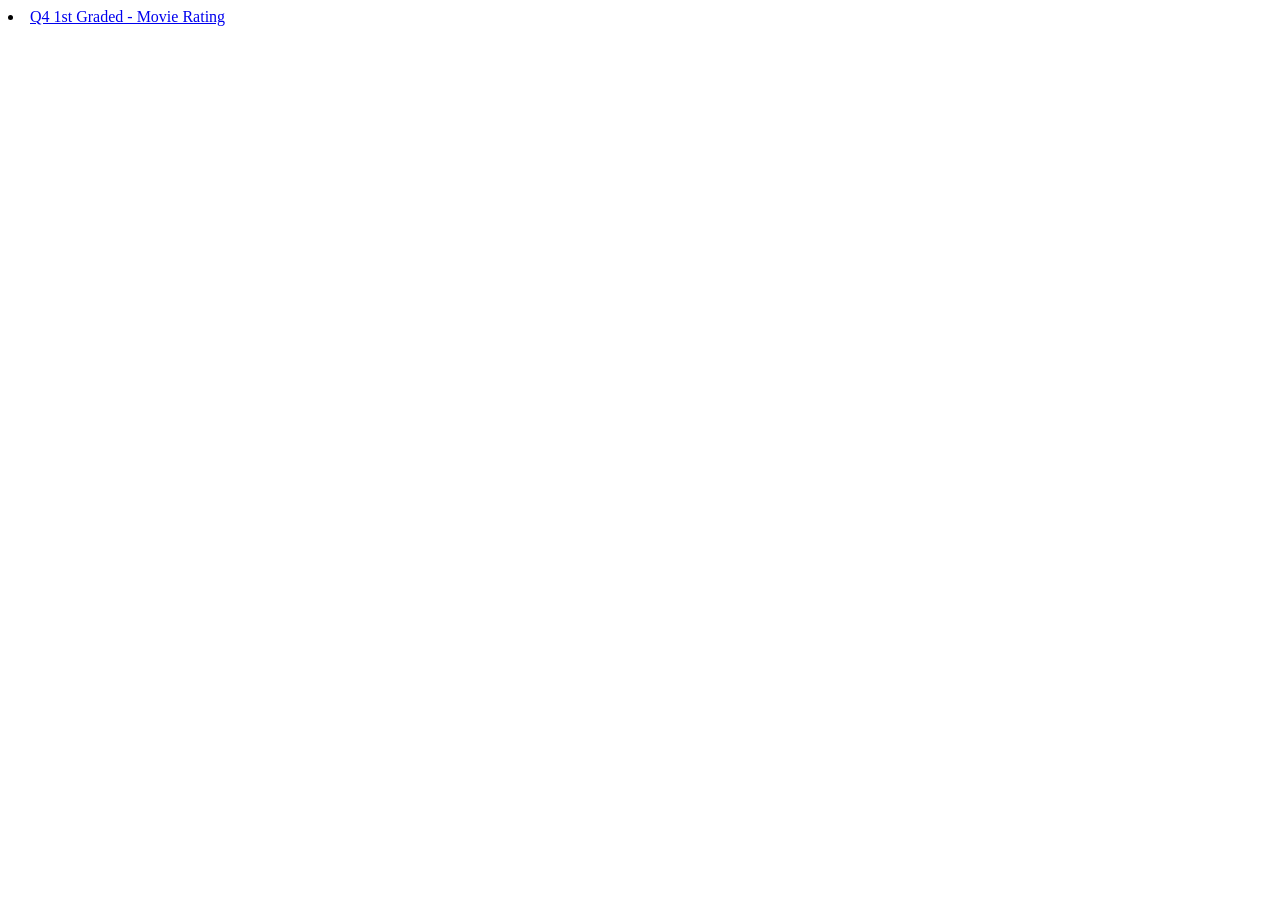
==== index.html @ f0f8678d "sige na pls wag nang mainis" ====
<!DOCTYPE html>
<html lang="en">
<head>
    <meta charset="UTF-8">
    <meta name="viewport" content="width=device-width, initial-scale=1.0">
    <title>Q4 Portfolio</title>
</head>
<body>
    <li><a href="/public/q41gNaCandelaria.html">Q4 1st Graded - Movie Rating</a></li>
</body>
</html>
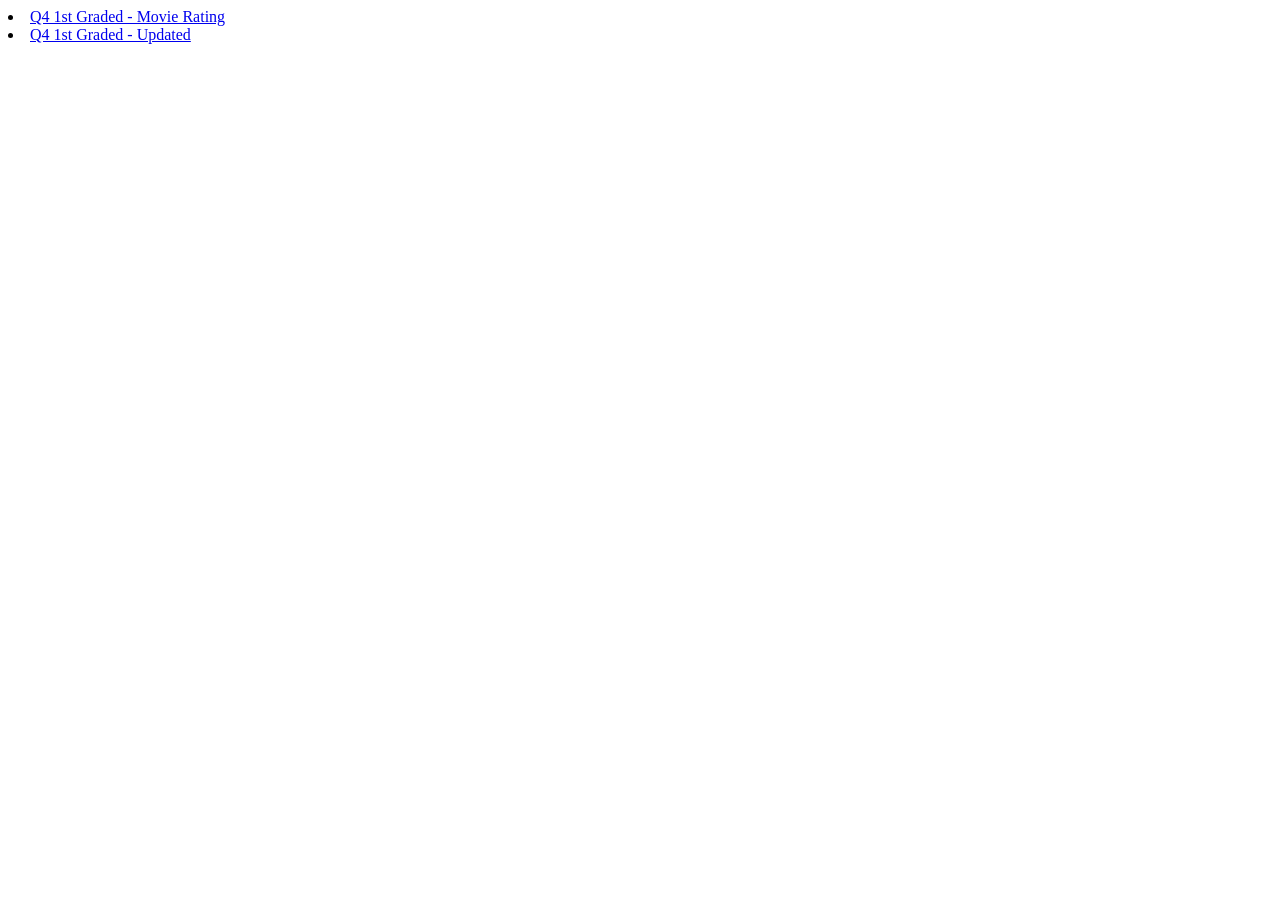
==== commit 2adcead6: "i love penguins" ====
--- a/index.html
+++ b/index.html
@@ -6,6 +6,8 @@
     <title>Q4 Portfolio</title>
 </head>
 <body>
-    <li><a href="/public/q41gNaCandelaria.html">Q4 1st Graded - Movie Rating</a></li>
+    <li><a href="public/q41gNaCandelaria.html">Q4 1st Graded - Movie Rating</a></li>
+    <li><a href="public/q41gNaCandelaria.html">Q4 1st Graded - Updated</a></li>
+
 </body>
 </html>
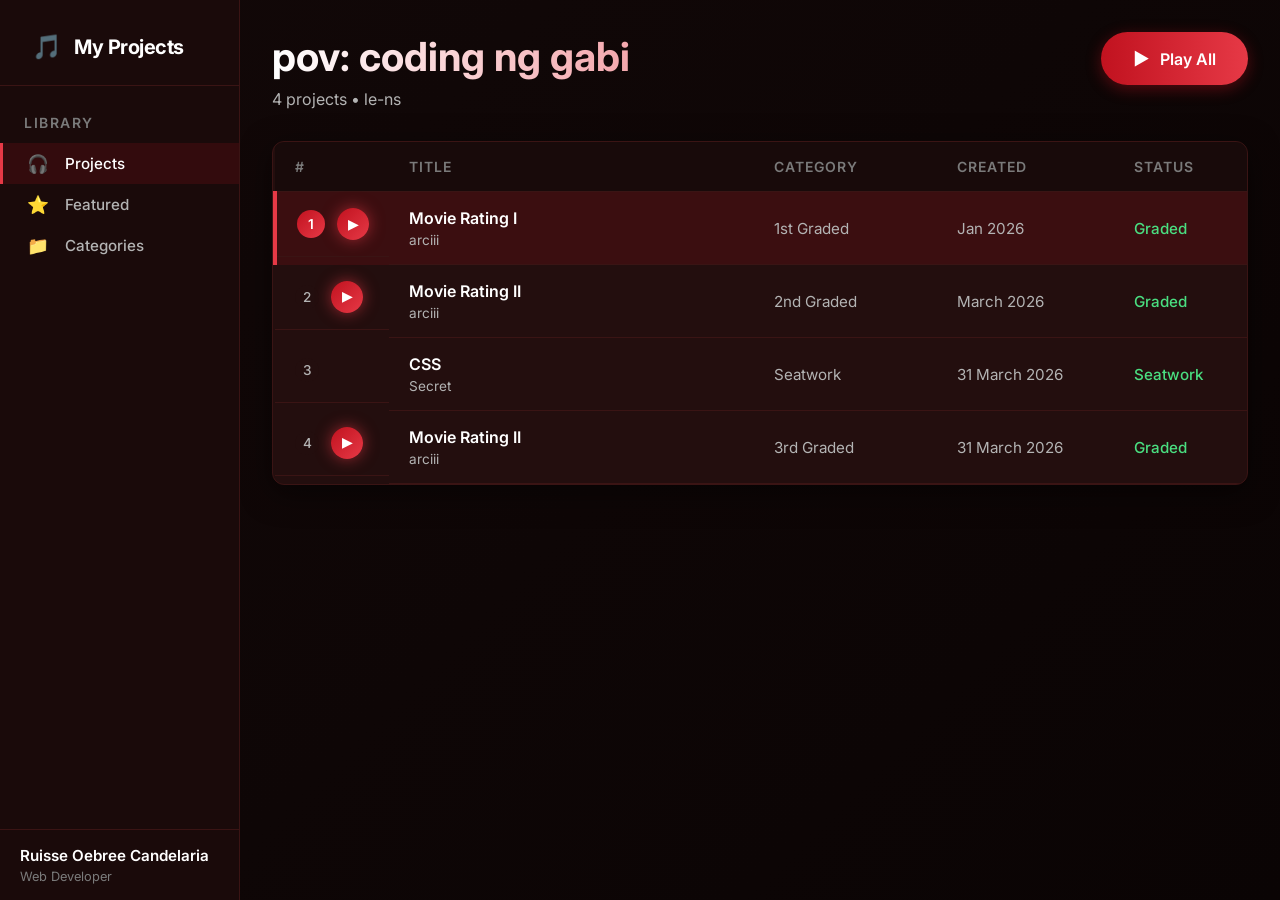
==== commit 66b0fb42: "i lov quanxi" ====
--- a/index.html
+++ b/index.html
@@ -3,11 +3,139 @@
 <head>
     <meta charset="UTF-8">
     <meta name="viewport" content="width=device-width, initial-scale=1.0">
-    <title>Q4 Portfolio</title>
+    <title>Q3 Playlist sa CS</title>
+    <link rel="stylesheet" href="quanxi.css" type="text/css">
 </head>
 <body>
-    <li><a href="public/q41gNaCandelaria.html">Q4 1st Graded - Movie Rating</a></li>
-    <li><a href="public/q41gNaCandelaria.html">Q4 1st Graded - Updated</a></li>
+    <div class="app-container">
+        <aside class="sidebar">
+            <div class="sidebar-header">
+                <div class="logo">
+                    <span class="logo-icon">🎵</span>
+                    <span class="logo-text">My Projects</span>
+                </div>
+            </div>
+            
+            <nav class="nav-menu">
+                <div class="nav-section">
+                    <div class="nav-title">LIBRARY</div>
+                    <ul class="nav-list">
+                        <li class="nav-item active">
+                            <span class="nav-icon">🎧</span>
+                            <span class="nav-text">Projects</span>
+                        </li>
+                        <li class="nav-item">
+                            <span class="nav-icon">⭐</span>
+                            <span class="nav-text">Featured</span>
+                        </li>
+                        <li class="nav-item">
+                            <span class="nav-icon">📁</span>
+                            <span class="nav-text">Categories</span>
+                        </li>
+                    </ul>
+                </div>
+            </nav>
+            
+            <div class="profile-section">
+                <div class="profile-info">
+                    <div class="profile-name">Ruisse Oebree Candelaria</div>
+                    <div class="profile-meta">Web Developer</div>
+                </div>
+            </div>
+        </aside>
+
+        <main class="main-content">
+            <div class="content-header">
+                <div class="header-title">
+                    <h1>pov: coding ng gabi</h1>
+                    <p class="header-subtitle">4 projects • le-ns</p>
+                </div>
+                <button class="play-all-btn">
+                    <span class="play-icon">▶</span>
+                    Play All
+                </button>
+            </div>
+
+            <div class="playlist-container">
+                <table class="playlist-table">
+                    <thead>
+                        <tr class="table-header">
+                            <th class="col-track">#</th>
+                            <th class="col-title">Title</th>
+                            <th class="col-category">Category</th>
+                            <th class="col-date">Created</th>
+                            <th class="col-duration">Status</th>
+                        </tr>
+                    </thead>
+                    <tbody>
+                        <tr class="playlist-row featured" data-link="/public/q41gNaCandelaria.html">
+                            <td class="cell-track">
+                                <div class="track-number featured-track">1</div>
+                                <button class="play-btn featured-play" onclick="window.location.href='/public/q41gNaCandelaria.html'">▶</button>                            </td>
+                            <td class="cell-title">
+                                <div class="title-wrapper">
+                                    <div class="song-title">Movie Rating I</div>
+                                    <div class="song-artist">arciii</div>
+                                </div>
+                            </td>
+                            <td class="cell-category">1st Graded</td>
+                            <td class="cell-date">Jan 2026</td>
+                            <td class="cell-duration">Graded</td>
+                        </tr>
+                        
+                        <tr class="playlist-row" data-link="/public/q42gNaCandelaria.html">
+                            <td class="cell-track">
+                                <div class="track-number">2</div>
+                                <button class="play-btn featured-play" onclick="window.location.href='/public/q42gNaCandelaria.html'">▶</button>                            </td>
+                            </td>
+                            <td class="cell-title">
+                                <div class="title-wrapper">
+                                    <div class="song-title">Movie Rating II</div>
+                                    <div class="song-artist">arciii</div>
+                                </div>
+                            </td>
+                            <td class="cell-category">2nd Graded</td>
+                            <td class="cell-date">March 2026</td>
+                            <td class="cell-duration">Graded</td>
+                        </tr>
+                        
+                        <tr class="playlist-row" data-link="/public/9Na09CandelariaSeatwork2.html">
+                            <td class="cell-track">
+                                <div class="track-number">3</div>
+                                <button class="play-btn" onclick="window.location.href='/public/9Na09CandelariaSeatwork2.html'">▶</button>
+                            </td>
+                            <td class="cell-title">
+                                <div class="title-wrapper">
+                                    <div class="song-title">CSS</div>
+                                    <div class="song-artist">Secret</div>
+                                </div>
+                            </td>
+                            <td class="cell-category">Seatwork</td>
+                            <td class="cell-date">31 March 2026</td>
+                            <td class="cell-duration">Seatwork</td>
+                        </tr>
+
+                        <tr class="playlist-row" data-link="/public/q43gNaCandelaria.html">
+                            <td class="cell-track">
+                                <div class="track-number">4</div>
+                                <button class="play-btn featured-play" onclick="window.location.href='/public/q43gNaCandelaria.html'">▶</button>                            </td>
+                            </td>
+                            <td class="cell-title">
+                                <div class="title-wrapper">
+                                    <div class="song-title">Movie Rating II</div>
+                                    <div class="song-artist">arciii</div>
+                                </div>
+                            </td>
+                            <td class="cell-category">3rd Graded</td>
+                            <td class="cell-date">31 March 2026</td>
+                            <td class="cell-duration">Graded</td>
+                        </tr>
+                    </tbody>
+                </table>
+            </div>
+        </main>
+
+        <script src="/Javascript/index.js"></script>
 
 </body>
 </html>
--- a/quanxi.css
+++ b/quanxi.css
@@ -0,0 +1,393 @@
+@import url('https://fonts.googleapis.com/css2?family=Inter:ital,opsz,wght@0,14..32,100..900;1,14..32,100..900&display=swap');
+
+* {
+    margin: 0;
+    padding: 0;
+    box-sizing: border-box;
+}
+
+:root {
+    --dark-bg: #120808;
+    --darker-bg: #0a0404;
+    --sidebar-bg: #1a0a0a;
+    --card-bg: #230e0e;
+    --primary-red: #c1121f;
+    --accent-red: #e63946;
+    --light-red: #ff6b6b;
+    --text-primary: #ffffff;
+    --text-secondary: #b3b3b3;
+    --text-tertiary: #7a7a7a;
+    --border-color: #3a1414;
+    --success-color: #4ade80;
+}
+
+body {
+    font-family: 'Inter', sans-serif;
+    background: linear-gradient(135deg, var(--dark-bg), var(--darker-bg));
+    color: var(--text-primary);
+    min-height: 100vh;
+    overflow-x: hidden;
+}
+
+.app-container {
+    display: flex;
+    min-height: 100vh;
+}
+
+.sidebar {
+    width: 240px;
+    background: var(--sidebar-bg);
+    border-right: 1px solid var(--border-color);
+    display: flex;
+    flex-direction: column;
+    position: fixed;
+    height: 100vh;
+    overflow-y: auto;
+}
+
+.sidebar-header {
+    padding: 24px 20px 16px;
+    border-bottom: 1px solid var(--border-color);
+}
+
+.logo {
+    display: flex;
+    align-items: center;
+    gap: 12px;
+    padding: 8px 12px;
+    border-radius: 8px;
+    transition: background 0.2s;
+}
+
+.logo:hover {
+    background: rgba(193, 18, 31, 0.1);
+}
+
+.logo-icon {
+    font-size: 1.5rem;
+}
+
+.logo-text {
+    font-weight: 700;
+    font-size: 1.25rem;
+    letter-spacing: -0.5px;
+}
+
+.nav-menu {
+    padding: 20px 0;
+    flex: 1;
+}
+
+.nav-section {
+    margin-bottom: 24px;
+}
+
+.nav-title {
+    padding: 8px 24px 12px;
+    font-size: 0.875rem;
+    font-weight: 600;
+    letter-spacing: 1.5px;
+    text-transform: uppercase;
+    color: var(--text-tertiary);
+}
+
+.nav-list {
+    list-style: none;
+}
+
+.nav-item {
+    padding: 10px 24px;
+    display: flex;
+    align-items: center;
+    gap: 16px;
+    font-weight: 500;
+    font-size: 0.95rem;
+    color: var(--text-secondary);
+    cursor: pointer;
+    transition: all 0.2s;
+    border-left: 3px solid transparent;
+}
+
+.nav-item:hover {
+    background: rgba(193, 18, 31, 0.1);
+    color: var(--text-primary);
+    border-left: 3px solid var(--accent-red);
+}
+
+.nav-item.active {
+    background: rgba(193, 18, 31, 0.15);
+    color: var(--text-primary);
+    border-left: 3px solid var(--accent-red);
+}
+
+.nav-icon {
+    font-size: 1.1rem;
+}
+
+.profile-section {
+    padding: 16px 20px;
+    border-top: 1px solid var(--border-color);
+    margin-top: auto;
+}
+
+.profile-info {
+    display: flex;
+    flex-direction: column;
+    gap: 4px;
+}
+
+.profile-name {
+    font-weight: 600;
+    font-size: 0.95rem;
+    color: var(--text-primary);
+}
+
+.profile-meta {
+    font-size: 0.8rem;
+    color: var(--text-tertiary);
+}
+
+.main-content {
+    flex: 1;
+    margin-left: 240px;
+    padding: 32px;
+}
+
+.content-header {
+    display: flex;
+    justify-content: space-between;
+    align-items: flex-start;
+    margin-bottom: 32px;
+    flex-wrap: wrap;
+    gap: 20px;
+}
+
+.header-title {
+    flex: 1;
+    min-width: 300px;
+}
+
+.content-header h1 {
+    font-size: 2.5rem;
+    font-weight: 700;
+    margin-bottom: 8px;
+    background: linear-gradient(90deg, var(--text-primary), var(--accent-red));
+    -webkit-background-clip: text;
+    -webkit-text-fill-color: transparent;
+    background-clip: text;
+}
+
+.header-subtitle {
+    font-size: 1rem;
+    color: var(--text-secondary);
+    font-weight: 400;
+}
+
+.play-all-btn {
+    background: linear-gradient(90deg, var(--primary-red), var(--accent-red));
+    color: white;
+    border: none;
+    padding: 16px 32px;
+    border-radius: 30px;
+    font-family: 'Inter', sans-serif;
+    font-weight: 600;
+    font-size: 1rem;
+    display: flex;
+    align-items: center;
+    gap: 10px;
+    cursor: pointer;
+    transition: all 0.3s;
+    box-shadow: 0 4px 15px rgba(193, 18, 31, 0.4);
+    min-width: 140px;
+    justify-content: center;
+}
+
+.play-all-btn:hover {
+    transform: translateY(-2px);
+    box-shadow: 0 6px 20px rgba(193, 18, 31, 0.6);
+    background: linear-gradient(90deg, var(--accent-red), #ff5252);
+}
+
+.play-all-btn:active {
+    transform: translateY(0);
+}
+
+.play-icon {
+    font-size: 1.1rem;
+    font-weight: bold;
+}
+
+.playlist-container {
+    background: var(--card-bg);
+    border-radius: 12px;
+    overflow: hidden;
+    box-shadow: 0 8px 30px rgba(0, 0, 0, 0.5);
+    border: 1px solid var(--border-color);
+}
+
+.playlist-table {
+    width: 100%;
+    border-collapse: collapse;
+}
+
+.table-header {
+    background: rgba(0, 0, 0, 0.3);
+    position: sticky;
+    top: 0;
+    z-index: 10;
+}
+
+.table-header th {
+    text-align: left;
+    padding: 16px 20px;
+    font-weight: 600;
+    font-size: 0.875rem;
+    letter-spacing: 1px;
+    text-transform: uppercase;
+    color: var(--text-tertiary);
+    border-bottom: 1px solid var(--border-color);
+}
+
+.col-track {
+    width: 60px;
+    padding-left: 24px;
+}
+
+.col-title {
+    min-width: 300px;
+}
+
+.col-category {
+    min-width: 150px;
+}
+
+.col-date {
+    min-width: 100px;
+}
+
+.col-duration {
+    min-width: 100px;
+}
+
+.playlist-row {
+    transition: all 0.2s;
+    cursor: pointer;
+}
+
+.playlist-row:hover {
+    background: rgba(193, 18, 31, 0.1);
+}
+
+.playlist-row.featured {
+    background: rgba(193, 18, 31, 0.15);
+    border-left: 4px solid var(--accent-red);
+}
+
+.playlist-row.featured:hover {
+    background: rgba(193, 18, 31, 0.2);
+}
+
+.playlist-row td {
+    padding: 16px 20px;
+    border-bottom: 1px solid var(--border-color);
+    font-size: 0.95rem;
+}
+
+.cell-track {
+    display: flex;
+    align-items: center;
+    gap: 12px;
+    position: relative;
+    padding-left: 24px;
+}
+
+.track-number {
+    width: 24px;
+    height: 24px;
+    border-radius: 50%;
+    background: var(--card-bg);
+    display: flex;
+    align-items: center;
+    justify-content: center;
+    font-size: 0.85rem;
+    color: var(--text-secondary);
+    font-weight: 500;
+    transition: all 0.2s;
+}
+
+.track-number.featured-track {
+    background: linear-gradient(135deg, var(--primary-red), var(--accent-red));
+    color: white;
+    width: 28px;
+    height: 28px;
+    font-weight: 600;
+}
+
+.play-btn {
+    width: 32px;
+    height: 32px;
+    border-radius: 50%;
+    background: var(--primary-red);
+    color: white;
+    border: none;
+    display: flex;
+    align-items: center;
+    justify-content: center;
+    font-size: 0.8rem;
+    font-weight: bold;
+    cursor: pointer;
+    opacity: 0;
+    transition: all 0.3s;
+    flex-shrink: 0;
+}
+
+.cell-track:hover .play-btn {
+    opacity: 1;
+    transform: scale(1);
+}
+
+.play-btn:hover {
+    background: var(--accent-red);
+    transform: scale(1.1);
+    box-shadow: 0 4px 12px rgba(193, 18, 31, 0.5);
+}
+
+.play-btn.featured-play {
+    opacity: 1;
+    background: linear-gradient(135deg, var(--primary-red), var(--accent-red));
+    box-shadow: 0 0 15px rgba(230, 57, 70, 0.6);
+}
+
+.cell-title {
+    font-weight: 500;
+}
+
+.title-wrapper {
+    display: flex;
+    flex-direction: column;
+    gap: 4px;
+}
+
+.song-title {
+    color: var(--text-primary);
+    font-weight: 600;
+    font-size: 1rem;
+}
+
+.song-artist {
+    font-size: 0.85rem;
+    color: var(--text-secondary);
+    font-weight: 400;
+}
+
+.cell-category, .cell-date {
+    color: var(--text-secondary);
+}
+
+.cell-duration {
+    color: var(--success-color);
+    font-weight: 500;
+}
+
+
+
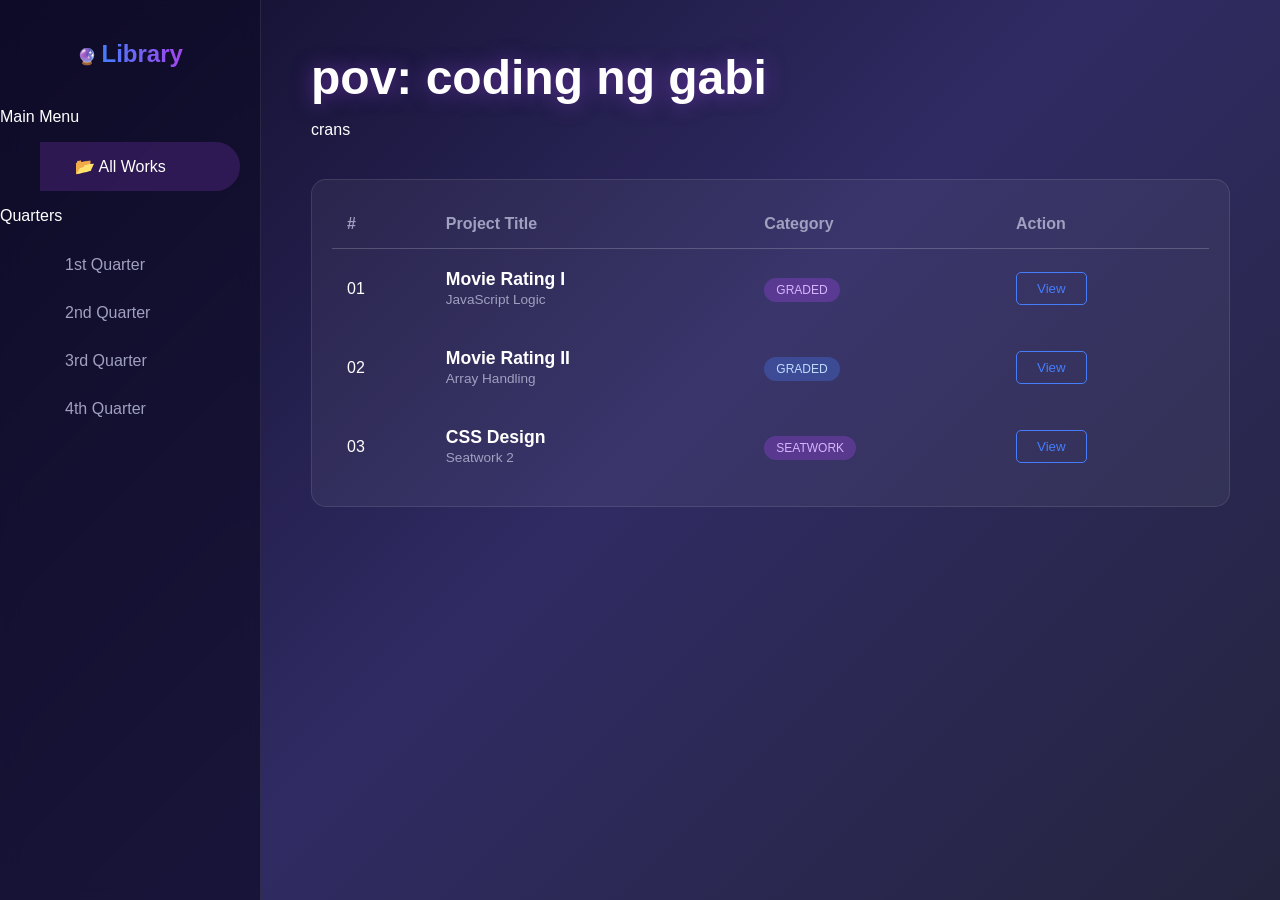
==== commit c968b6ee: "comit" ====
--- a/index.html
+++ b/index.html
@@ -3,139 +3,93 @@
 <head>
     <meta charset="UTF-8">
     <meta name="viewport" content="width=device-width, initial-scale=1.0">
-    <title>Q3 Playlist sa CS</title>
-    <link rel="stylesheet" href="quanxi.css" type="text/css">
+    <title>Q4 Playlist</title>
+    <link rel="stylesheet" href="index.css">
 </head>
 <body>
-    <div class="app-container">
+    <div class="appContainer">
         <aside class="sidebar">
-            <div class="sidebar-header">
+            <div class="sidebarHeader">
                 <div class="logo">
-                    <span class="logo-icon">🎵</span>
-                    <span class="logo-text">My Projects</span>
+                    <span class="logoIcon">🔮</span>
+                    <span class="logoText">Library</span>
                 </div>
             </div>
             
-            <nav class="nav-menu">
-                <div class="nav-section">
-                    <div class="nav-title">LIBRARY</div>
-                    <ul class="nav-list">
-                        <li class="nav-item active">
-                            <span class="nav-icon">🎧</span>
-                            <span class="nav-text">Projects</span>
-                        </li>
-                        <li class="nav-item">
-                            <span class="nav-icon">⭐</span>
-                            <span class="nav-text">Featured</span>
-                        </li>
-                        <li class="nav-item">
-                            <span class="nav-icon">📁</span>
-                            <span class="nav-text">Categories</span>
+            <nav class="navMenu">
+                <div class="navSection">
+                    <div class="navTitle">Main Menu</div>
+                    <ul class="navList">
+                        <li class="navItem active" data-target="all">
+                            <span class="navIcon">📂</span>
+                            <span class="navText">All Works</span>
                         </li>
                     </ul>
                 </div>
+
+                <div class="navSection">
+                    <div class="navTitle">Quarters</div>
+                    <ul class="navList">
+                        <li class="navItem" data-target="q1"><span class="navText">1st Quarter</span></li>
+                        <li class="navItem" data-target="q2"><span class="navText">2nd Quarter</span></li>
+                        <li class="navItem" data-target="q3"><span class="navText">3rd Quarter</span></li>
+                        <li class="navItem" data-target="q4"><span class="navText">4th Quarter</span></li>
+                    </ul>
+                </div>
             </nav>
-            
-            <div class="profile-section">
-                <div class="profile-info">
-                    <div class="profile-name">Ruisse Oebree Candelaria</div>
-                    <div class="profile-meta">Web Developer</div>
-                </div>
-            </div>
         </aside>
 
-        <main class="main-content">
-            <div class="content-header">
-                <div class="header-title">
-                    <h1>pov: coding ng gabi</h1>
-                    <p class="header-subtitle">4 projects • le-ns</p>
+        <main class="mainContent">
+            <header class="contentHeader">
+                <div class="headerInfo">
+                    <h1 id="playlistTitle">pov: coding ng gabi</h1>
+                    <p class="headerStatus">crans</p>
                 </div>
-                <button class="play-all-btn">
-                    <span class="play-icon">▶</span>
-                    Play All
-                </button>
-            </div>
+            </header>
 
-            <div class="playlist-container">
-                <table class="playlist-table">
+            <div class="tableWrapper">
+                <table class="projectTable">
                     <thead>
-                        <tr class="table-header">
-                            <th class="col-track">#</th>
-                            <th class="col-title">Title</th>
-                            <th class="col-category">Category</th>
-                            <th class="col-date">Created</th>
-                            <th class="col-duration">Status</th>
+                        <tr>
+                            <th class="colNum">#</th>
+                            <th class="colTitle">Project Title</th>
+                            <th class="colTag">Category</th>
+                            <th class="colLink">Action</th>
                         </tr>
                     </thead>
-                    <tbody>
-                        <tr class="playlist-row featured" data-link="/public/q41gNaCandelaria.html">
-                            <td class="cell-track">
-                                <div class="track-number featured-track">1</div>
-                                <button class="play-btn featured-play" onclick="window.location.href='/public/q41gNaCandelaria.html'">▶</button>                            </td>
-                            <td class="cell-title">
-                                <div class="title-wrapper">
-                                    <div class="song-title">Movie Rating I</div>
-                                    <div class="song-artist">arciii</div>
-                                </div>
+                    <tbody id="projectBody">
+                        <tr class="projectRow" data-quarter="q4">
+                            <td class="cellNum">01</td>
+                            <td class="cellTitle">
+                                <span class="mainTitle">Movie Rating I</span>
+                                <span class="subTitle">JavaScript Logic</span>
                             </td>
-                            <td class="cell-category">1st Graded</td>
-                            <td class="cell-date">Jan 2026</td>
-                            <td class="cell-duration">Graded</td>
+                            <td><span class="badge purple">Graded</span></td>
+                            <td><button class="launchBtn" onclick="window.location.href='public/q41gNaCandelaria.html'">View</button></td>
                         </tr>
-                        
-                        <tr class="playlist-row" data-link="/public/q42gNaCandelaria.html">
-                            <td class="cell-track">
-                                <div class="track-number">2</div>
-                                <button class="play-btn featured-play" onclick="window.location.href='/public/q42gNaCandelaria.html'">▶</button>                            </td>
+                        <tr class="projectRow" data-quarter="q4">
+                            <td class="cellNum">02</td>
+                            <td class="cellTitle">
+                                <span class="mainTitle">Movie Rating II</span>
+                                <span class="subTitle">Array Handling</span>
                             </td>
-                            <td class="cell-title">
-                                <div class="title-wrapper">
-                                    <div class="song-title">Movie Rating II</div>
-                                    <div class="song-artist">arciii</div>
-                                </div>
+                            <td><span class="badge blue">Graded</span></td>
+                            <td><button class="launchBtn" onclick="window.location.href='public/q42gNaCandelaria.html'">View</button></td>
+                        </tr>
+                        <tr class="projectRow" data-quarter="q4">
+                            <td class="cellNum">03</td>
+                            <td class="cellTitle">
+                                <span class="mainTitle">CSS Design</span>
+                                <span class="subTitle">Seatwork 2</span>
                             </td>
-                            <td class="cell-category">2nd Graded</td>
-                            <td class="cell-date">March 2026</td>
-                            <td class="cell-duration">Graded</td>
-                        </tr>
-                        
-                        <tr class="playlist-row" data-link="/public/9Na09CandelariaSeatwork2.html">
-                            <td class="cell-track">
-                                <div class="track-number">3</div>
-                                <button class="play-btn" onclick="window.location.href='/public/9Na09CandelariaSeatwork2.html'">▶</button>
-                            </td>
-                            <td class="cell-title">
-                                <div class="title-wrapper">
-                                    <div class="song-title">CSS</div>
-                                    <div class="song-artist">Secret</div>
-                                </div>
-                            </td>
-                            <td class="cell-category">Seatwork</td>
-                            <td class="cell-date">31 March 2026</td>
-                            <td class="cell-duration">Seatwork</td>
-                        </tr>
-
-                        <tr class="playlist-row" data-link="/public/q43gNaCandelaria.html">
-                            <td class="cell-track">
-                                <div class="track-number">4</div>
-                                <button class="play-btn featured-play" onclick="window.location.href='/public/q43gNaCandelaria.html'">▶</button>                            </td>
-                            </td>
-                            <td class="cell-title">
-                                <div class="title-wrapper">
-                                    <div class="song-title">Movie Rating II</div>
-                                    <div class="song-artist">arciii</div>
-                                </div>
-                            </td>
-                            <td class="cell-category">3rd Graded</td>
-                            <td class="cell-date">31 March 2026</td>
-                            <td class="cell-duration">Graded</td>
+                            <td><span class="badge purple">Seatwork</span></td>
+                            <td><button class="launchBtn" onclick="window.location.href='public/9Na09CandelariaSeatwork2.html'">View</button></td>
                         </tr>
                     </tbody>
                 </table>
             </div>
         </main>
-
-        <script src="/Javascript/index.js"></script>
-
+    </div>
+    <script src="index.js"></script>
 </body>
 </html>
--- a/index.css
+++ b/index.css
@@ -0,0 +1,144 @@
+:root {
+    --bgDeep: #0f0c29;
+    --bgGradient: linear-gradient(135deg, #0f0c29, #302b63, #24243e);
+    --sidebarColor: rgba(15, 12, 41, 0.7);
+    --accentPurple: #a445ed;
+    --accentBlue: #457dfb;
+    --textMain: #ffffff;
+    --textMuted: #a0a0c0;
+    --glass: rgba(255, 255, 255, 0.05);
+}
+
+body {
+    margin: 0;
+    font-family: 'Segoe UI', Roboto, sans-serif;
+    background: var(--bgGradient);
+    background-attachment: fixed;
+    color: var(--textMain);
+    height: 100vh;
+}
+
+.appContainer {
+    display: flex;
+    height: 100%;
+}
+
+.sidebar {
+    width: 260px;
+    background: var(--sidebarColor);
+    backdrop-filter: blur(10px);
+    border-right: 1px solid rgba(255, 255, 255, 0.1);
+    display: flex;
+    flex-direction: column;
+}
+
+.sidebarHeader {
+    padding: 40px 20px;
+    text-align: center;
+}
+
+.logoText {
+    font-size: 1.5rem;
+    font-weight: bold;
+    background: linear-gradient(to right, var(--accentBlue), var(--accentPurple));
+    -webkit-background-clip: text;
+    -webkit-text-fill-color: transparent;
+}
+
+.navItem {
+    padding: 15px 25px;
+    list-style: none;
+    cursor: pointer;
+    color: var(--textMuted);
+    transition: 0.3s;
+    border-radius: 0 25px 25px 0;
+    margin-right: 20px;
+}
+
+.navItem:hover, .navItem.active {
+    background: rgba(164, 69, 237, 0.2);
+    color: var(--textMain);
+    padding-left: 35px;
+}
+
+.mainContent {
+    flex: 1;
+    padding: 50px;
+    overflow-y: auto;
+}
+
+.contentHeader h1 {
+    font-size: 3rem;
+    margin: 0;
+    text-shadow: 0 0 20px rgba(164, 69, 237, 0.5);
+}
+
+.tableWrapper {
+    margin-top: 40px;
+    background: var(--glass);
+    border-radius: 15px;
+    padding: 20px;
+    border: 1px solid rgba(255, 255, 255, 0.1);
+}
+
+.projectTable {
+    width: 100%;
+    border-collapse: collapse;
+}
+
+th {
+    text-align: left;
+    color: var(--textMuted);
+    padding: 15px;
+    border-bottom: 1px solid rgba(255, 255, 255, 0.1);
+}
+
+.projectRow {
+    transition: 0.3s;
+}
+
+.projectRow:hover {
+    background: rgba(255, 255, 255, 0.03);
+    transform: scale(1.01);
+}
+
+td {
+    padding: 20px 15px;
+}
+
+.mainTitle {
+    display: block;
+    font-weight: 600;
+    font-size: 1.1rem;
+}
+
+.subTitle {
+    font-size: 0.85rem;
+    color: var(--textMuted);
+}
+
+.badge {
+    padding: 5px 12px;
+    border-radius: 20px;
+    font-size: 0.75rem;
+    text-transform: uppercase;
+}
+
+.badge.purple { background: rgba(164, 69, 237, 0.3); color: #d8b4fe; }
+.badge.blue { background: rgba(69, 125, 251, 0.3); color: #bfdbfe; }
+
+.launchBtn {
+    background: transparent;
+    border: 1px solid var(--accentBlue);
+    color: var(--accentBlue);
+    padding: 8px 20px;
+    border-radius: 5px;
+    cursor: pointer;
+    transition: 0.3s;
+}
+
+.launchBtn:hover {
+    background: var(--accentBlue);
+    color: white;
+    box-shadow: 0 0 15px var(--accentBlue);
+}
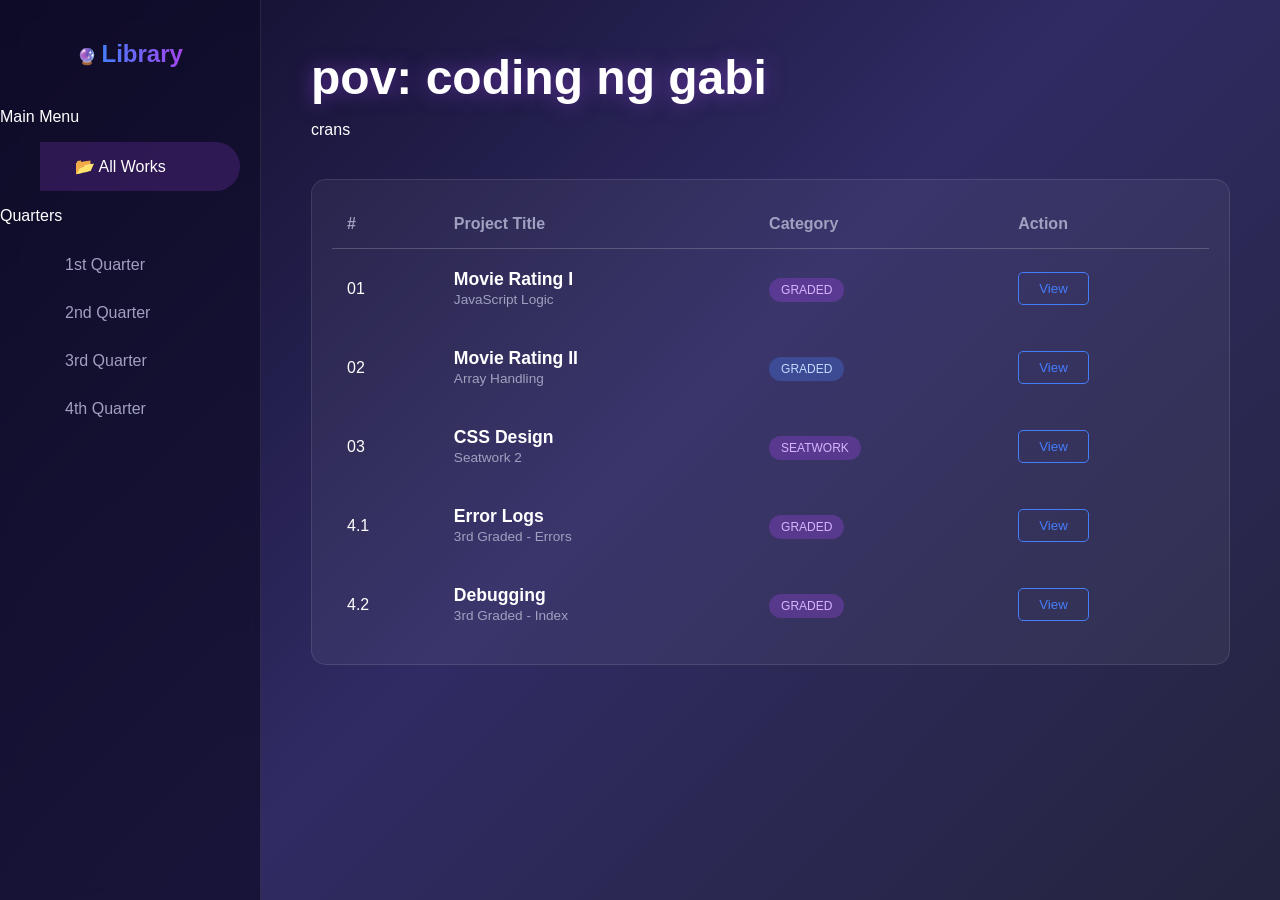
==== commit c2c5b267: "missemi" ====
--- a/index.html
+++ b/index.html
@@ -67,6 +67,7 @@
                             <td><span class="badge purple">Graded</span></td>
                             <td><button class="launchBtn" onclick="window.location.href='public/q41gNaCandelaria.html'">View</button></td>
                         </tr>
+
                         <tr class="projectRow" data-quarter="q4">
                             <td class="cellNum">02</td>
                             <td class="cellTitle">
@@ -76,6 +77,7 @@
                             <td><span class="badge blue">Graded</span></td>
                             <td><button class="launchBtn" onclick="window.location.href='public/q42gNaCandelaria.html'">View</button></td>
                         </tr>
+
                         <tr class="projectRow" data-quarter="q4">
                             <td class="cellNum">03</td>
                             <td class="cellTitle">
@@ -85,6 +87,26 @@
                             <td><span class="badge purple">Seatwork</span></td>
                             <td><button class="launchBtn" onclick="window.location.href='public/9Na09CandelariaSeatwork2.html'">View</button></td>
                         </tr>
+
+                        <tr class="projectRow" data-quarter="q4">
+                            <td class="cellNum">4.1</td>
+                            <td class="cellTitle">
+                                <span class="mainTitle">Error Logs</span>
+                                <span class="subTitle">3rd Graded - Errors</span>
+                            </td>
+                            <td><span class="badge purple">Graded</span></td>
+                            <td><button class="launchBtn" onclick="window.location.href='public/3rdGraded/errorlogs.html'">View</button></td>
+                        </tr>
+
+                        <tr class="projectRow" data-quarter="q4">
+                            <td class="cellNum">4.2</td>
+                            <td class="cellTitle">
+                                <span class="mainTitle">Debugging</span>
+                                <span class="subTitle">3rd Graded - Index</span>
+                            </td>
+                            <td><span class="badge purple">Graded</span></td>
+                            <td><button class="launchBtn" onclick="window.location.href='public/3rdGraded/index.html'">View</button></td>
+                        </tr>
                     </tbody>
                 </table>
             </div>
